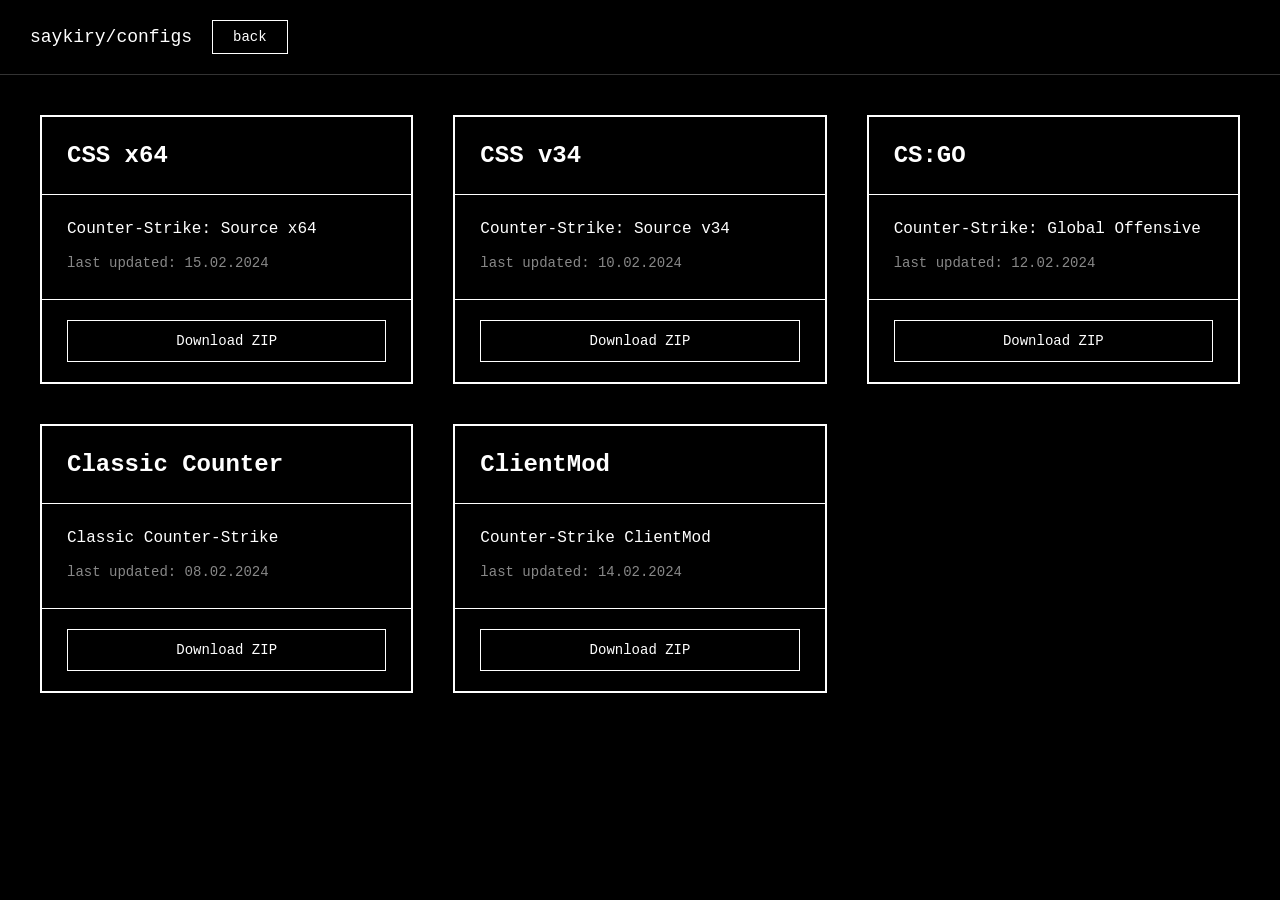
==== configs.html @ 2d27b9f3 "Add files via upload" ====
<!DOCTYPE html>
<html lang="ru">
<head>
  <meta charset="UTF-8">
  <meta name="viewport" content="width=device-width, initial-scale=1.0">
  <title>saykiry/configs</title>
  <link rel="stylesheet" href="./styles/main.css">
  <link rel="stylesheet" href="./styles/configs.css">
</head>
<body>
  <div class="layout">
    <header class="header">
      <div class="header-left">
        <span class="page-title">saykiry/configs</span>
        <button class="back-btn" onclick="window.history.back()">
          back
        </button>
      </div>
    </header>
    <main class="main-content">
      <div class="configs-container" id="configsContainer">
        <div class="loading">Loading...</div>
      </div>
    </main>
  </div>
  <script src="./scripts/data.js"></script>
  <script src="./scripts/configs.js"></script>
</body>
</html>
---- styles/main.css ----
* {
  margin: 0;
  padding: 0;
  box-sizing: border-box;
}

body {
  font-family: 'Courier New', Courier, monospace;
  -webkit-font-smoothing: none;
  -moz-osx-font-smoothing: unset;
  font-smooth: never;
  image-rendering: pixelated;
  background-color: #000;
  color: #fff;
  min-height: 100vh;
}

button {
  cursor: pointer;
  font-family: inherit;
}

input {
  font-family: inherit;
}

a {
  text-decoration: none;
  color: inherit;
}

.layout {
  min-height: 100vh;
  display: flex;
  flex-direction: column;
}

.header {
  display: flex;
  justify-content: space-between;
  align-items: center;
  padding: 20px 30px;
  border-bottom: 1px solid #333;
}

.header-left {
  display: flex;
  align-items: center;
  gap: 20px;
}

.page-title {
  font-size: 18px;
  color: #fff;
}

.back-btn {
  padding: 8px 20px;
  background-color: transparent;
  color: #fff;
  border: 1px solid #fff;
  font-size: 14px;
  transition: all 0.3s;
}

.back-btn:hover {
  background-color: #fff;
  color: #000;
}

.main-content {
  flex: 1;
  padding: 40px;
  display: flex;
  flex-direction: column;
  align-items: center;
}
---- styles/configs.css ----
.configs-container {
  display: flex;
  flex-direction: column;
  align-items: center;
  justify-content: center;
  min-height: 60vh;
  width: 100%;
  max-width: 1400px;
}

.loading,
.no-data {
  text-align: center;
  padding: 40px;
  font-size: 16px;
  color: #666;
}

.configs-grid {
  display: grid;
  grid-template-columns: repeat(auto-fit, minmax(350px, 1fr));
  gap: 40px;
  width: 100%;
}

.config-card {
  border: 2px solid #fff;
  display: flex;
  flex-direction: column;
  background-color: #000;
}

.config-card:hover {
  background-color: #111;
}

.config-card-header {
  padding: 25px;
  border-bottom: 1px solid #fff;
}

.config-card-header h2 {
  font-family: 'Courier New', Courier, monospace;
  font-size: 24px;
  margin: 0;
  font-weight: bold;
}

.config-card-body {
  padding: 25px;
  flex: 1;
  display: flex;
  flex-direction: column;
  gap: 15px;
}

.config-full-name {
  font-family: 'Courier New', Courier, monospace;
  font-size: 16px;
  margin: 0;
  color: #fff;
}

.config-last-updated {
  font-family: 'Courier New', Courier, monospace;
  font-size: 14px;
  margin: 0;
  color: #888;
  line-height: 1.5;
}

.config-card-footer {
  padding: 20px 25px;
  border-top: 1px solid #fff;
}

.config-download-btn {
  width: 100%;
  padding: 12px;
  background-color: transparent;
  color: #fff;
  border: 1px solid #fff;
  font-size: 14px;
  font-family: 'Courier New', Courier, monospace;
  cursor: pointer;
  transition: all 0.3s;
}

.config-download-btn:hover {
  background-color: #fff;
  color: #000;
}

@media (max-width: 768px) {
  .configs-grid {
    grid-template-columns: 1fr;
  }
}
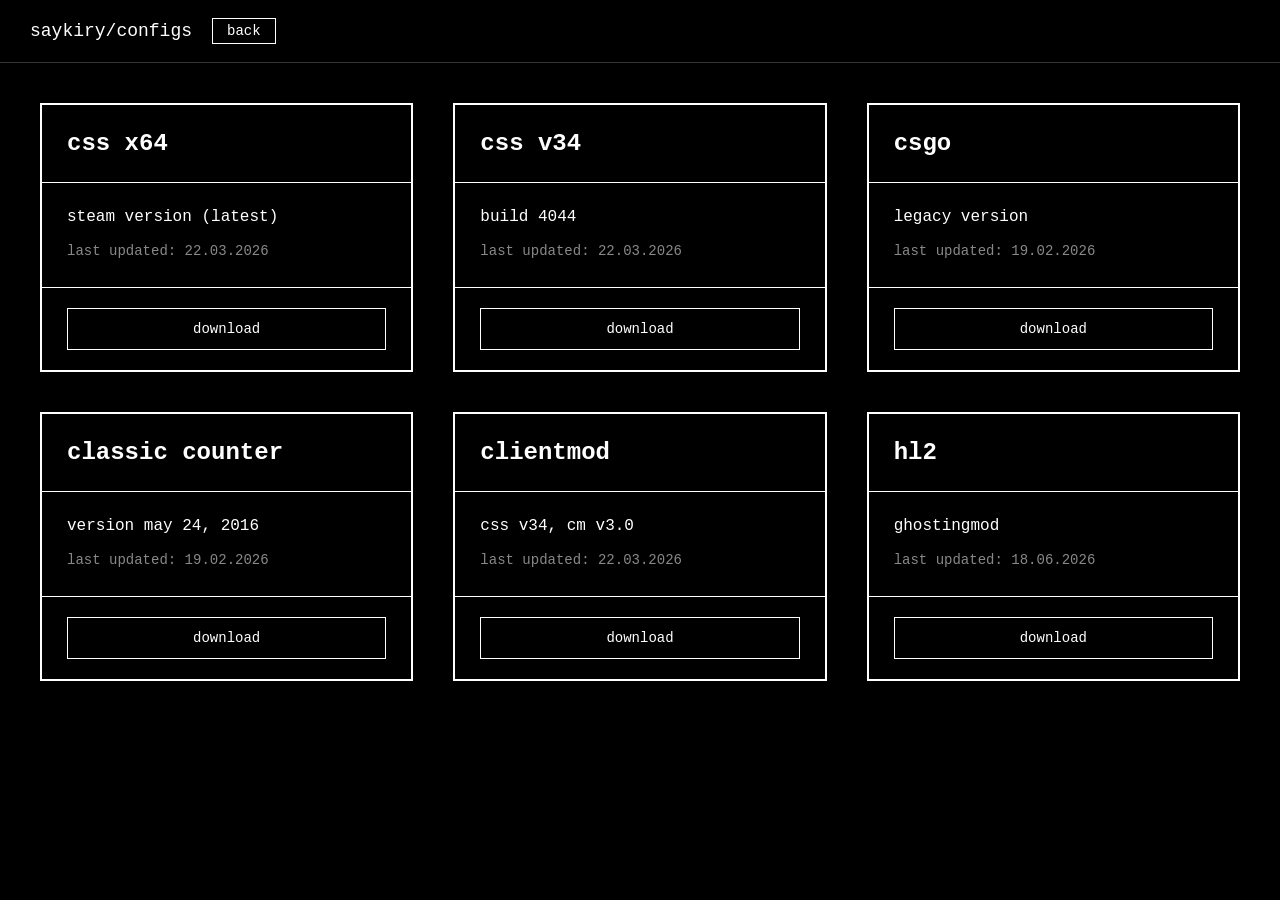
==== commit 32566c7f: "Update configs.html" ====
--- a/configs.html
+++ b/configs.html
@@ -12,9 +12,7 @@
     <header class="header">
       <div class="header-left">
         <span class="page-title">saykiry/configs</span>
-        <button class="back-btn" onclick="window.history.back()">
-          back
-        </button>
+        <button class="back-btn" id="backBtn">back</button>
       </div>
     </header>
     <main class="main-content">
@@ -25,5 +23,16 @@
   </div>
   <script src="./scripts/data.js"></script>
   <script src="./scripts/configs.js"></script>
+  <script>
+    document.getElementById('backBtn').addEventListener('click', function() {
+      // Если есть предыдущая страница и она с этого же сайта — идём назад
+      if (document.referrer && document.referrer.includes(window.location.host)) {
+        window.history.back();
+      } else {
+        // Иначе — на главную
+        window.location.href = '/';
+      }
+    });
+  </script>
 </body>
 </html>
--- a/styles/main.css
+++ b/styles/main.css
@@ -39,7 +39,7 @@
   display: flex;
   justify-content: space-between;
   align-items: center;
-  padding: 20px 30px;
+  padding: 18px 30px;
   border-bottom: 1px solid #333;
 }
 
@@ -55,7 +55,7 @@
 }
 
 .back-btn {
-  padding: 8px 20px;
+  padding: 4px 14px;
   background-color: transparent;
   color: #fff;
   border: 1px solid #fff;
@@ -75,3 +75,108 @@
   flex-direction: column;
   align-items: center;
 }
+/* ========== АДАПТИВНОСТЬ ДЛЯ ВСЕХ УСТРОЙСТВ ========== */
+
+/* 1. Базовые правила для всех элементов */
+* {
+    box-sizing: border-box;
+    max-width: 100%;
+}
+
+/* 2. Исправление изображений и видео */
+img, video, iframe {
+    max-width: 100%;
+    height: auto;
+    display: block;
+}
+
+/* 3. Исправление контейнеров */
+body {
+    overflow-x: hidden;
+    width: 100%;
+    margin: 0;
+    padding: 0;
+    font-size: 16px;
+}
+
+/* 4. Исправление всех блоков */
+div, section, article, header, footer, main {
+    max-width: 100%;
+    word-wrap: break-word;
+}
+
+/* 5. Исправление таблиц */
+table {
+    display: block;
+    overflow-x: auto;
+    white-space: nowrap;
+}
+
+/* 6. Исправление меню и флексбоксов */
+nav, .menu, .flex-container {
+    flex-wrap: wrap !important;
+}
+
+/* 7. Медиа-запросы для разных экранов */
+
+/* Для планшетов (до 768px) */
+@media screen and (max-width: 768px) {
+    body {
+        font-size: 15px;
+    }
+    
+    h1 {
+        font-size: 1.8em !important;
+    }
+    
+    h2 {
+        font-size: 1.5em !important;
+    }
+    
+    /* Убираем горизонтальную прокрутку */
+    .container, .wrapper {
+        padding-left: 15px !important;
+        padding-right: 15px !important;
+    }
+}
+
+/* Для телефонов (до 480px) */
+@media screen and (max-width: 480px) {
+    body {
+        font-size: 14px;
+    }
+    
+    h1 {
+        font-size: 1.5em !important;
+    }
+    
+    /* Вертикальное меню для телефонов */
+    .menu, nav ul {
+        display: block !important;
+        text-align: center;
+    }
+    
+    .menu li, nav li {
+        display: block;
+        margin: 10px 0;
+    }
+    
+    /* Отключаем горизонтальный скролл */
+    html, body {
+        overflow-x: hidden !important;
+        width: 100% !important;
+    }
+}
+
+/* Для очень маленьких телефонов (до 320px) */
+@media screen and (max-width: 320px) {
+    body {
+        font-size: 13px;
+    }
+    
+    /* Убираем лишние отступы */
+    * {
+        margin: 5px !important;
+        padding: 5px !important;
+    }
+}
